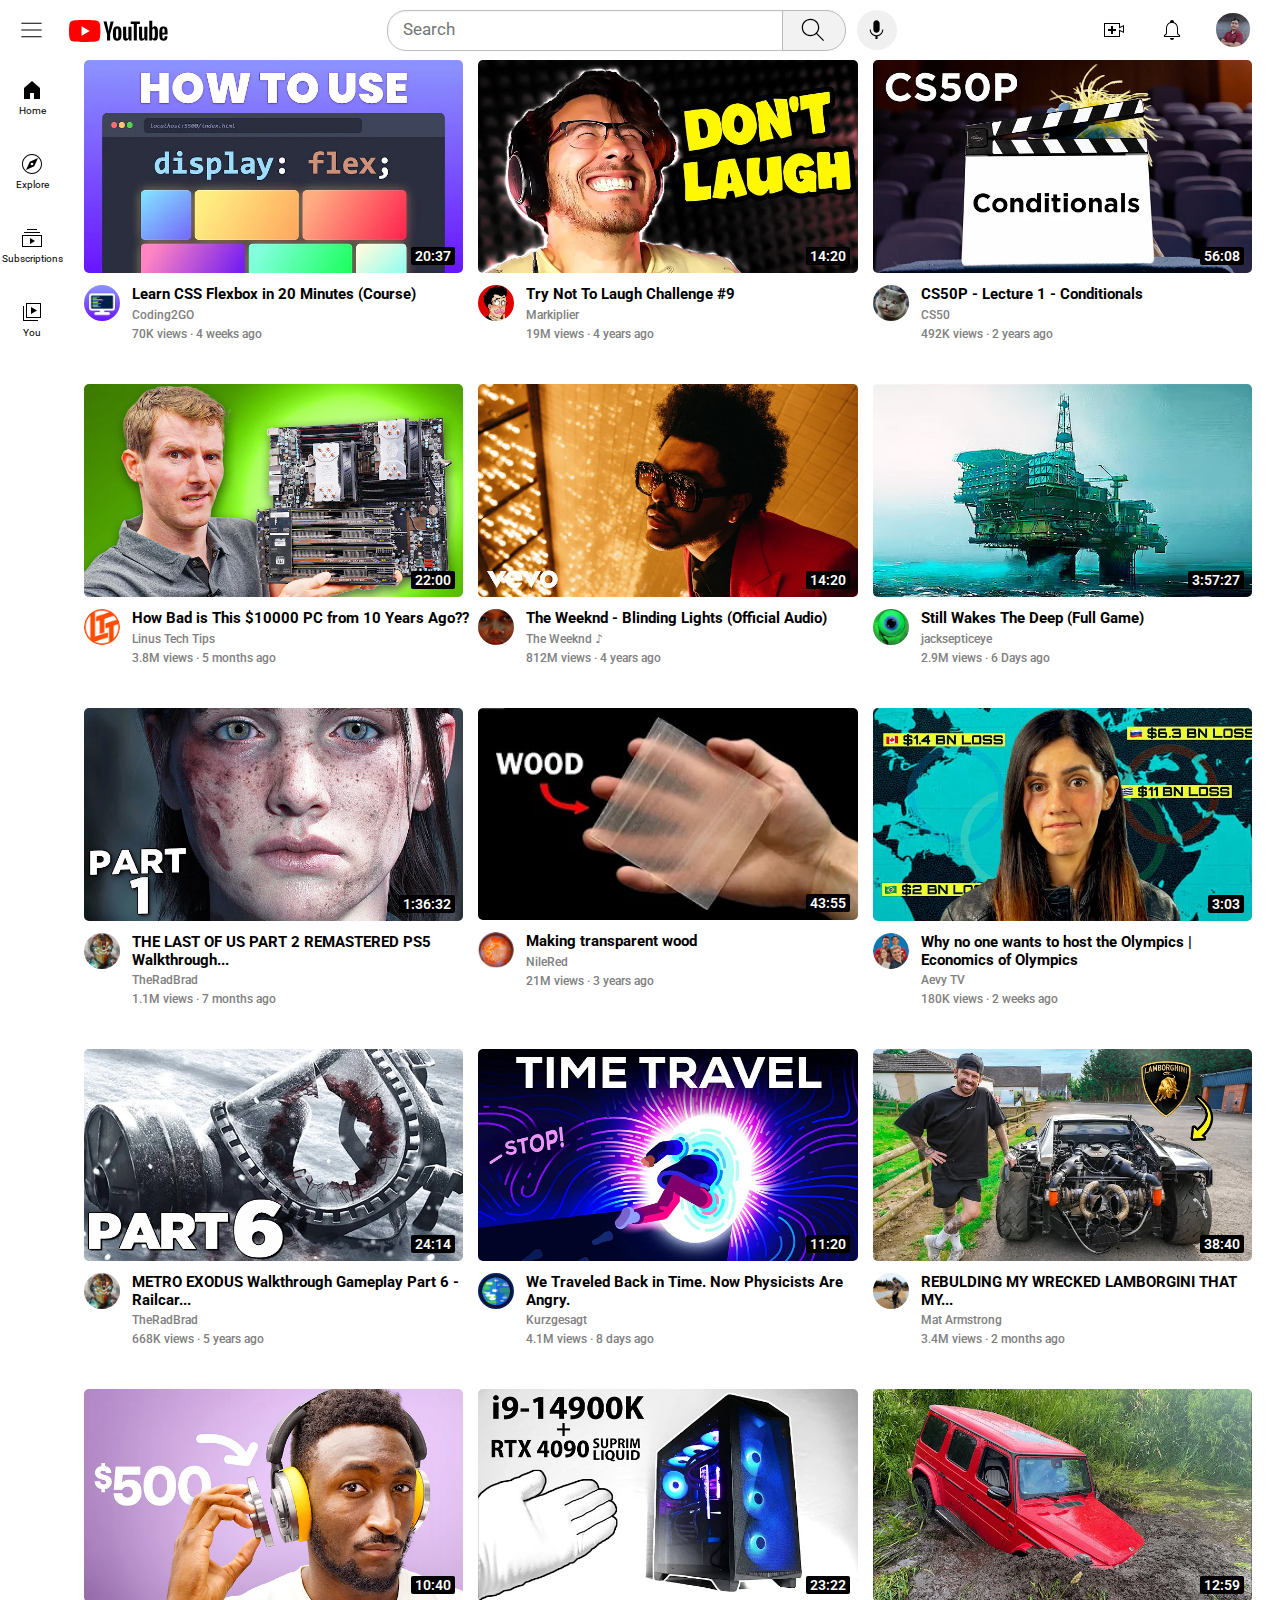
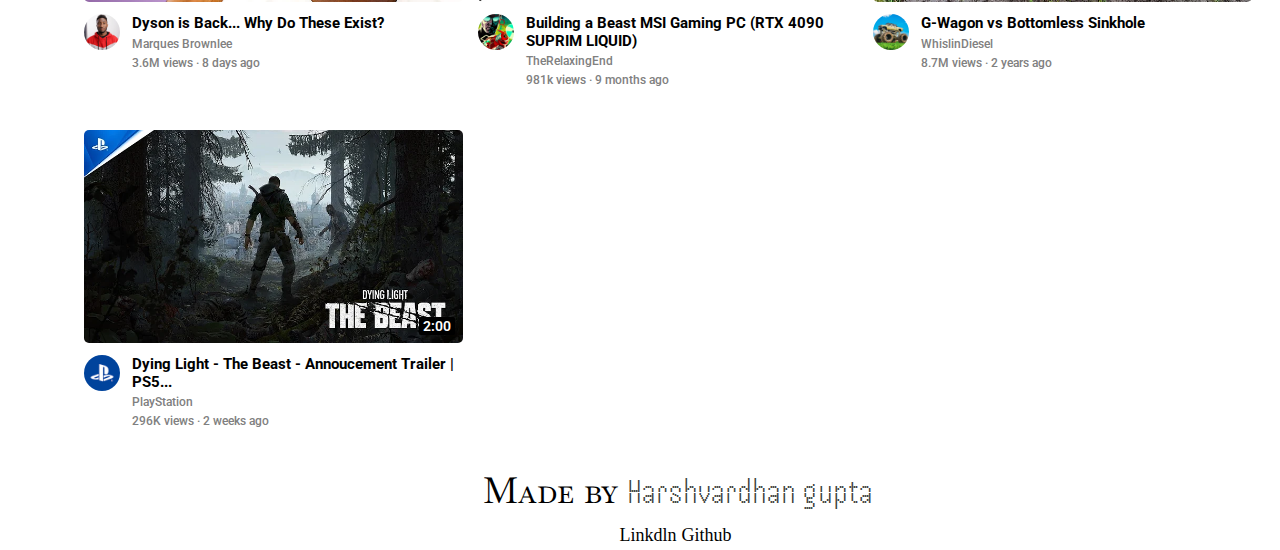
==== index.html @ ad61954f "change name" ====
<!DOCTYPE html>
<html>
  <head>
    <title>YouTube Clone</title>
    <link rel="preconnect" href="https://fonts.googleapis.com">
    <link rel="preconnect" href="https://fonts.gstatic.com" crossorigin>
    <link href="https://fonts.googleapis.com/css2?family=Baskervville+SC&family=Handjet:wght@100..900&display=swap" rel="stylesheet">

    <link rel="preconnect" href="https://fonts.googleapis.com">
    <link rel="preconnect" href="https://fonts.gstatic.com" crossorigin>
    <link href="https://fonts.googleapis.com/css2?family=Handjet:wght@100..900&display=swap" rel="stylesheet">

    <link rel="stylesheet" href="CSS/header.css">
    <link rel="stylesheet" href="CSS/left-head.css">
    <link rel="stylesheet" href="CSS/styles.css">

    <link rel="preconnect" href="https://fonts.googleapis.com">
    <link rel="preconnect" href="https://fonts.gstatic.com" crossorigin>
    <link href="https://fonts.googleapis.com/css2?family=Roboto:wght@400;700&display=swap" rel="stylesheet">
  
  </head>

  <body style="padding-top: 52px; height: 1000px; padding-left: 76px;"> 
    <div class="header-top">
      <div class="left-section">
        <button class="menu-button">
          <img src="Header-images/hamburger-menu.svg" class="menu">
        </button>
        <button class="youtube-logo-button">
          <img src="Header-images/youtube-logo.svg" class="youtube-icon">
        </button>
        
      </div>

      <div class="middle">
        <input type="text" placeholder="Search" class="Search">
        <div class="mid-search">
          <button class="Search-button"><img src="Header-images/search.svg" class="Search-icon"></button>
          <p class="mid-tip">Search</p>
        </div>
        
        <div class="mid-voice">
          <button class="voice-button"><img src="Header-images/voice-search-icon.svg" class="voice-search"></button>
          <p class="mid-tip2">Search with your voice</p>
        </div>
      </div>


      <div class="right-section">
        <div class="upload">
          <button class="right-buttons">
            <img src="Header-images/upload.svg" class="right-icons">
          </button>
          <p class="upload-tip">Upload</p>
        </div> 

        <div class="noti">
          <button class="Not">
            <img src="Header-images/notifications.svg" class="right-icons">
            <p class="noti-tip">Notifications</p>
          </button>
        </div>

        <div class="channel">
          <button class="my-chan">
            <img src="Header-images/Copy of IMG_6157.jpeg" class="right-channel">
          </button>
        </div>
      </div>

    </div>

    <div class="left-header">
        <div class="left-icon">
          <button class="left-buttons">
            <img src="Header-images/home.svg" class="left-img">
            <div class="text">Home</div>
          </button>
        </div>

        <div class="left-icon">
          <button class="left-buttons">
            <img src="Header-images/explore.svg" class="left-img">
            <div class="text">Explore</div>
          </button>
        </div>

        <div class="left-icon">
          <button class="left-buttons">
            <img src="Header-images/subscriptions.svg" class="left-img">
            <div class="text" >Subscriptions</div>
          </button>
        </div>

        <div class="left-icon">
          <button class="left-buttons">
            <img src="Header-images/library.svg" class="left-img">
            <div class="text">You</div>
          </button>
        </div>
    </div> 

    

    <div style="display: grid; grid-template-columns: repeat(auto-fit, minmax(300px, 1fr)); column-gap: 15px; row-gap: 40px; margin-right: 20px; grid-row-end: 4; grid-column-end: 4;">
      
      <!-- First vid -->

      <div class="first-div">
        <div style="position: relative;">
          <img  class="thumbnail" src="Thumbnails/flexbox.webp">
          <div class="video-time">
            20:37
          </div>
        </div>
        <div class="everything">
          <div class="title-grid">
            <div class="channel-logo">
              <img src="Channel logos/coding2go.jpg" class="dp">
            </div>
            <div class="video-info">
              <div>
                <p class="title">
                  Learn CSS Flexbox in 20 Minutes (Course)
                </p>
              </div>
              
              <div>
                <p class="channel-ka-nam"> 
                  Coding2GO
                </p>
              </div>
         
              <div>
                <p class="channel-etc">
                  70K views &middot; 4 weeks ago
                </p>
              </div> 

            </div>
          </div>
        </div>
      </div>
      
  
      <!-- second vid -->
       
      <div class="first-div">
        <div style="position: relative;">
          <img  class="thumbnail" src="Thumbnails/thumbnail-2.webp">
          <div class="video-time">
            14:20
          </div>
        </div>
        <div class="everything">
          <div class="title-grid">
            <div class="channel-logo">
              <img src="Channel logos/channel-2.jpeg" class="dp">
            </div>
            <div class="video-info">
              <div>
                <p class="title">
                  Try Not To Laugh Challenge #9
                </p>
              </div>
              
              <div>
                <p class="channel-ka-nam"> 
                  Markiplier
                </p>
              </div>
         
              <div>
                <p class="channel-etc">
                  19M views &middot; 4 years ago
                </p>
              </div> 

            </div>
          </div>
        </div>
      </div>

      <!-- third video -->
      <div class="first-div">
        <div style="position: relative;">
          <img  class="thumbnail" src="Thumbnails/cs50.webp">
          <div class="video-time">
            56:08
          </div>
        </div>
        <div class="everything">
          <div class="title-grid">
            <div class="channel-logo">
              <img src="Channel logos/s50logo.jpg" class="dp">
            </div>
            <div class="video-info">
              <div>
                <p class="title">
                  CS50P - Lecture 1 - Conditionals
                </p>
              </div>
              
              <div>
                <p class="channel-ka-nam"> 
                  CS50
                </p>
              </div>
         
              <div>
                <p class="channel-etc">
                  492K views &middot; 2 years ago
                </p>
              </div> 

            </div>
          </div>
        </div>
      </div>
      
      <!-- fourth video -->
      <div class="first-div">
        <div style="position: relative;">
          <img  class="thumbnail" src="Thumbnails/ltt.webp">
          <div class="video-time">
            22:00
          </div>
        </div>
        <div class="everything">
          <div class="title-grid">
            <div class="channel-logo">
              <img src="Channel logos/lttloho.jpg" class="dp">
            </div>
            <div class="video-info">
              <div>
                <p class="title">
                  How Bad is This $10000 PC from 10 Years Ago??
                </p>
              </div>
              
              <div>
                <p class="channel-ka-nam"> 
                  Linus Tech Tips
                </p>
              </div>
         
              <div>
                <p class="channel-etc">
                  3.8M views &middot; 5 months ago
                </p>
              </div> 

            </div>
          </div>
        </div>
      </div>
      
      <!-- fifth video -->
      <div class="first-div">
        <div style="position: relative;">
          <img  class="thumbnail" src="Thumbnails/weeknd.jpg">
          <div class="video-time">
            14:20
          </div>
        </div>
        <div class="everything">
          <div class="title-grid">
            <div class="channel-logo">
              <img src="Channel logos/weeknf.jpg" class="dp">
            </div>
            <div class="video-info">
              <div>
                <p class="title">
                  The Weeknd - Blinding Lights (Official Audio)
                </p>
              </div>
              
              <div>
                <p class="channel-ka-nam"> 
                  The Weeknd &#9834;
                </p>
              </div>
         
              <div>
                <p class="channel-etc">
                  812M views &middot; 4 years ago
                </p>
              </div> 

            </div>
          </div>
        </div>
      </div>

      <!-- sixth video -->
      <div class="first-div">
        <div style="position: relative;">
          <img  class="thumbnail" src="Thumbnails/jacks.jpg">
          <div class="video-time">
            3:57:27
          </div>
        </div>
        <div class="everything">
          <div class="title-grid">
            <div class="channel-logo">
              <img src="Channel logos/ajcklogo.jpg" class="dp">
            </div>
            <div class="video-info">
              <div>
                <p class="title">
                  Still Wakes The Deep (Full Game)
                </p>
              </div>
              
              <div>
                <p class="channel-ka-nam"> 
                  jacksepticeye
                </p>
              </div>
         
              <div>
                <p class="channel-etc">
                  2.9M views &middot; 6 Days ago
                </p>
              </div> 

            </div>
          </div>
        </div>
      </div>

      <!-- seventh video -->
      <div class="first-div">
        <div style="position: relative;">
          <img  class="thumbnail" src="Thumbnails/lastof us.webp">
          <div class="video-time">
            1:36:32
          </div>
        </div>
        <div class="everything">
          <div class="title-grid">
            <div class="channel-logo">
              <img src="Channel logos/theradbrad.jpg" class="dp">
            </div>
            <div class="video-info">
              <div>
                <p class="title">
                  THE LAST OF US PART 2 REMASTERED PS5 Walkthrough... 
                </p>
              </div>
              
              <div>
                <p class="channel-ka-nam"> 
                  TheRadBrad
                </p>
              </div>
         
              <div>
                <p class="channel-etc">
                  1.1M views &middot; 7 months ago
                </p>
              </div> 

            </div>
          </div>
        </div>
      </div>

      <!-- eigth video -->
      <div class="first-div">
        <div style="position: relative;">
          <img  class="thumbnail" src="Thumbnails/milered.webp">
          <div class="video-time">
            43:55
          </div>
        </div>
        <div class="everything">
          <div class="title-grid">
            <div class="channel-logo">
              <img src="Channel logos/nilelogo.jpg" class="dp">
            </div>
            <div class="video-info">
              <div>
                <p class="title">
                  Making transparent wood
                </p>
              </div>
              
              <div>
                <p class="channel-ka-nam"> 
                  NileRed
                </p>
              </div>
         
              <div>
                <p class="channel-etc">
                  21M views &middot; 3 years ago
                </p>
              </div> 

            </div>
          </div>
        </div>
      </div>

      <!-- nineth video -->
      <div class="first-div">
        <div style="position: relative;">
          <img  class="thumbnail" src="Thumbnails/aevy.webp">
          <div class="video-time">
            3:03
          </div>
        </div>
        <div class="everything">
          <div class="title-grid">
            <div class="channel-logo">
              <img src="Channel logos/aevylogo.jpg" class="dp">
            </div>
            <div class="video-info">
              <div>
                <p class="title">
                  Why no one wants to host the Olympics | Economics of Olympics
                </p>
              </div>
              
              <div>
                <p class="channel-ka-nam"> 
                  Aevy TV
                </p>
              </div>
         
              <div>
                <p class="channel-etc">
                  180K views &middot; 2 weeks ago
                </p>
              </div> 

            </div>
          </div>
        </div>
      </div>

      <!-- tenth video -->
      <div class="first-div">
        <div style="position: relative;">
          <img  class="thumbnail" src="Thumbnails/metro.webp">
          <div class="video-time">
            24:14
          </div>
        </div>
        <div class="everything">
          <div class="title-grid">
            <div class="channel-logo">
              <img src="Channel logos/theradbrad.jpg" class="dp">
            </div>
            <div class="video-info">
              <div>
                <p class="title">
                  METRO EXODUS Walkthrough Gameplay Part 6 - Railcar...
                </p>
              </div>
              
              <div>
                <p class="channel-ka-nam"> 
                  TheRadBrad
                </p>
              </div>
         
              <div>
                <p class="channel-etc">
                  668K views &middot; 5 years ago
                </p>
              </div> 

            </div>
          </div>
        </div>
      </div>

      <!-- eleventh video -->
      <div class="first-div">
        <div style="position: relative;">
          <img  class="thumbnail" src="Thumbnails/kur.webp">
          <div class="video-time">
            11:20
          </div>
        </div>
        <div class="everything">
          <div class="title-grid">
            <div class="channel-logo">
              <img src="Channel logos/kuslogo.jpg" class="dp">
            </div>
            <div class="video-info">
              <div>
                <p class="title">
                  We Traveled Back in Time. Now Physicists Are Angry.
                </p>
              </div>
              
              <div>
                <p class="channel-ka-nam"> 
                  Kurzgesagt
                </p>
              </div>
         
              <div>
                <p class="channel-etc">
                  4.1M views &middot; 8 days ago
                </p>
              </div> 

            </div>
          </div>
        </div>
      </div>

      <!-- tweth video -->
      <div class="first-div">
        <div style="position: relative;">
          <img  class="thumbnail" src="Thumbnails/armstrong.webp">
          <div class="video-time">
            38:40
          </div>
        </div>
        <div class="everything">
          <div class="title-grid">
            <div class="channel-logo">
              <img src="Channel logos/matarms.jpg" class="dp">
            </div>
            <div class="video-info">
              <div>
                <p class="title">
                  REBULDING MY WRECKED LAMBORGINI THAT MY...
                </p>
              </div>
              
              <div>
                <p class="channel-ka-nam"> 
                  Mat Armstrong
                </p>
              </div>
         
              <div>
                <p class="channel-etc">
                  3.4M views &middot; 2 months ago
                </p>
              </div> 

            </div>
          </div>
        </div>
      </div>

      <!-- thierdteenth video -->
      <div class="first-div">
        <div style="position: relative;">
          <img  class="thumbnail" src="Thumbnails/marques.webp">
          <div class="video-time">
            10:40
          </div>
        </div>
        <div class="everything">
          <div class="title-grid">
            <div class="channel-logo">
              <img src="Channel logos/markw.jpg" class="dp">
            </div>
            <div class="video-info">
              <div>
                <p class="title">
                  Dyson is Back... Why Do These Exist?
                </p>
              </div>
              
              <div>
                <p class="channel-ka-nam"> 
                  Marques Brownlee
                </p>
              </div>
         
              <div>
                <p class="channel-etc">
                  3.6M views &middot; 8 days ago
                </p>
              </div> 

            </div>
          </div>
        </div>
      </div>

      <!-- fourteenth video -->
      <div class="first-div">
        <div style="position: relative;">
          <img  class="thumbnail" src="Thumbnails/silent.webp">
          <div class="video-time">
            23:22
          </div>
        </div>
        <div class="everything">
          <div class="title-grid">
            <div class="channel-logo">
              <img src="Channel logos/relax.jpg" class="dp">
            </div>
            <div class="video-info">
              <div>
                <p class="title">
                  Building a Beast MSI Gaming PC (RTX 4090 SUPRIM LIQUID)
                </p>
              </div>
              
              <div>
                <p class="channel-ka-nam"> 
                  TheRelaxingEnd
                </p>
              </div>
         
              <div>
                <p class="channel-etc">
                  981k views &middot; 9 months ago
                </p>
              </div> 

            </div>
          </div>
        </div>
      </div>

      <!-- fifteenth video -->
      <div class="first-div">
        <div style="position: relative;">
          <img  class="thumbnail" src="Thumbnails/diesel.webp">
          <div class="video-time">
            12:59
          </div>
        </div>
        <div class="everything">
          <div class="title-grid">
            <div class="channel-logo">
              <img src="Channel logos/petrol.jpg" class="dp">
            </div>
            <div class="video-info">
              <div>
                <p class="title">
                  G-Wagon vs Bottomless Sinkhole
                </p>
              </div>
              
              <div>
                <p class="channel-ka-nam"> 
                  WhislinDiesel
                </p>
              </div>
         
              <div>
                <p class="channel-etc">
                  8.7M views &middot; 2 years ago
                </p>
              </div> 

            </div>
          </div>
        </div>
      </div>

      <!-- sixteenth video -->
      <div class="first-div">
        <div style="position: relative;">
          <img  class="thumbnail" src="Thumbnails/dying.webp">
          <div class="video-time">
            2:00
          </div>
        </div>
        <div class="everything">
          <div class="title-grid">
            <div class="channel-logo">
              <img src="Channel logos/paysta.jpg" class="dp">
            </div>
            <div class="video-info">
              <div>
                <p class="title">
                  Dying Light - The Beast - Annoucement Trailer | PS5...
                </p>
              </div>
              
              <div>
                <p class="channel-ka-nam"> 
                  PlayStation
                </p>
              </div>
         
              <div>
                <p class="channel-etc">
                  296K views &middot; 2 weeks ago
                </p>
              </div> 

            </div>
          </div>
        </div>
      </div>
    </div>
    <div class="end-text">
      <p class="end">
        <span style="font-family: Baskervville SC">Made by</span> <span style="font-family: Handjet; font-weight: 300;">Harshvardhan gupta</span>
      </p>
    </div>
    <div class="end-button">
      <a class="button-end" href="https://www.linkedin.com/in/harshvardhan-gupta07">Linkdln</a>
      <a class="button-end" href="https://github.com/Harsh-gupta-07">Github</a>
    </div>
    
    
  </body>
</html>
---- CSS/header.css ----
.header-top {
  display: flex;
  flex-direction: row;
  justify-content: space-between;
  height: 40px;
  margin-bottom: 15px;
  background-color: white;
  position: fixed;
  top: 0;
  right: 0;
  left: 0;
  padding-top: 10px;
  padding-bottom: 10px;
  z-index: 10;
}

.left-section{
  display: flex;
  flex-direction: row;
  align-items: center;
  justify-content: left;
  max-width: 150px;

}

.menu-button {
  margin-left: 12px;
  margin-right: 12px;
  flex: 30px;
  height: 100%;
  padding-top: 5px;
  border: none;
  background-color: white;
  border-radius: 20px;
}

.menu-button:hover {
  background-color: rgb(240, 240, 240);
}

.menu {
  height: 80%;
}

.menu:hover {
  cursor: pointer;
}

.youtube-logo-button{
  flex: 1;
  background-color: white;
  border: none;
}

.youtube-icon {
  padding-top: 4px;
  height: 22px;
}

.middle {
  display: flex;
  flex-direction: row;
  flex: 1;
  margin-left: 60px;
  margin-right: 30px;
  max-width: 500px;
  align-items: center;
}

.Search {
  box-shadow: inset 1px 1px 2px rgba(0, 0, 0, 0.05);
  height: 37px;
  width: 100%;
  font-size: 17px;
  border-color: rgb(191, 191, 191);
  border-style: solid;
  border-width: 1px;
  max-width: 500px;
  padding-left: 15px;
  border-top-left-radius:19px;
  border-bottom-left-radius: 19px;
}

.Search::placeholder {
  font-size: 17px;
  font-family: Roboto, Arial;
}

.Search-button {
  position: relative;
  height: 41px;
  width: 100%;
  background-color: rgb(243, 242, 242);
  border-width: 1px;
  border-color: rgb(184, 185, 185);
  border-style: solid;
  margin-left: -1px;
  border-top-right-radius:20px;
  border-bottom-right-radius: 20px;
}

.Search-icon {
  height: 30px;
  padding-top: 2px;
  padding-right: 2px;
}

.Search-button:hover {
  cursor: pointer;
}


.voice-button {
  margin-left: 10px;
  height: 100%;
  width: 100%;
  border-radius: 20px;
  background-color: rgb(240, 240, 240);
  border: none;
}

.voice-button:hover {
  cursor: pointer;
}

.voice-search {
  height: 25px;
  padding-top: 2px;
  padding-right: 1px;
}

.right-section {
  margin-right: 30px;
  display: flex;
  flex-direction: row;
  width: 156px;
  justify-content: right;
  justify-content: space-between;
}

.right-buttons {
  border: none;
  height: 40px;
  width: 40px;
  border-radius: 20px;
  background-color: white;
  padding-top: 3px;
}

.right-buttons:hover {
  cursor: pointer;
  background-color: rgb(241, 241, 241);
}

.right-icons {
  height: 24px;
}

.Not {
  position: relative;
  border: none;
  height: 40px;
  width: 40px;
  border-radius: 20px;
  background-color: white;
  padding-top: 3px;
}

.dot {
  position: absolute;
  top: 8px;
  right: 8px;
  border-style: solid;
  border-width: 2px;
  border-color: white;
  background-color: red;
  width: 9px;
  height: 9px;
  border-radius: 7px;
  color: red;
}

.Not:hover {
  cursor: pointer;
  background-color: rgb(241, 241, 241);
}

.my-chan {
  background-color: white;
  border: none;
  height: 40px;
  width: 40px;
}

.right-channel {
  height: 34px;
  width: 34px;
  border-radius: 17px;
  padding-top: 2px;
}

.upload {
  position: relative;
}

.upload-tip {
  position: absolute;
  left: -6px;
  visibility: hidden;
  padding-left: 8px;
  padding-right: 8px;
  padding-top: 12px;
  padding-bottom: 12px;
  border-radius: 5px;
}

.upload:hover .upload-tip {
  opacity: 0.9;
  visibility: visible;
  z-index: 10;
  background-color: rgb(71, 71, 71);
  color: white;
  font-family: Roboto;
  font-size: 12px;
}

.noti {
  position: relative;
}

.noti-tip {
  position: absolute;
  left: -22px;
  visibility: hidden;
  padding-left: 8px;
  padding-right: 8px;
  padding-top: 12px;
  padding-bottom: 12px;
  border-radius: 5px;
}

.noti:hover .noti-tip{
  opacity: 0.9;
  visibility: visible;
  z-index: 10;
  background-color: rgb(71, 71, 71);
  color: white;
  font-family: Roboto;
  font-size: 12px;
}

.mid-search{
  position: relative;
  width: 85px;
}

.mid-tip{
  visibility: hidden;
  position: absolute;
  font-size: 12px;
  padding-left: 7px;
  padding-right: 7px;
  padding-top: 10px;
  padding-bottom: 10px;
  border-radius: 4px;
  font-family: Roboto;
  left: 5px;
}

.mid-search:hover .mid-tip{
  visibility: visible;
  z-index: 10;
  background-color: rgb(71, 71, 71);
  opacity: 0.9;
  color: white;
}

.mid-voice {
  width: 40px;
  height: 40px;
  position: relative;
}

.mid-tip2 {
  width: 120px;
  visibility: hidden;
  position: absolute;
  font-size: 12px;
  padding-left: 7px;
  padding-right: 7px;
  padding-top: 10px;
  padding-bottom: 10px;
  border-radius: 4px;
  font-family: Roboto;
  right: -60px;
}

.mid-voice:hover .mid-tip2{
  visibility: visible;
  z-index: 10;
  background-color: rgb(71, 71, 71);
  opacity: 0.9;
  color: white;
}
---- CSS/left-head.css ----
.left-header{
  position: fixed;
  background-color: skyblue;
  top: 60px;
  bottom: 0;
  left: 0;
  width: 64px;
  background-color: rgb(255, 255, 255);
  display: flex;
  flex-direction: column;
  justify-content: flex-start;
  align-content: center;
  padding-right: 4px;
}

.left-icon {
  height: 74px;
  position: relative;
}

.left-buttons{
  height: 74px;
  border-radius: 5px;
  width: 100%;
  padding-right: 0;
  padding-left: 0;
  background-color: white;
  border: none;
}

.left-buttons:hover{
  background-color: rgb(240, 240, 240);
  cursor: pointer;
}
.left-img{
  height: 24px;
  width: 24px;
}

.text{
  font-size: 10px;
  font-family: Roboto, Arial;
}
---- CSS/styles.css ----
/* entire vid div */
.first-div{
  width: 100%;
}

.first-div:hover {
  cursor: pointer;
}

.thumbnail {
  width: 100%;
  border-radius: 5px;
  margin-top: 0px;
  min-width: 250px;
}

/* video title */
.title{
  font-family: "Roboto", system-ui;
  font-size: 15px;
  font-weight: bold;
  width: 100%;
  max-height: 35px;
  margin-top: 0;
  margin-bottom: 5px;
  overflow: hidden;
  text-overflow:ellipsis

}

/* channel name */
.channel-ka-nam {
  font-family: "Roboto", system-ui;
  font-size: 12px;
  margin-top: 5px;
  margin-bottom: 5px;
  font-weight: 500;
  color: gray
}

/* video date, views etc. */
.channel-etc {
  width: 100%;
  font-family: "Roboto", system-ui;
  font-size: 12px;
  color: gray;
  font-weight: 500;
  margin-top: 3px;
  margin-bottom: 3px;
}

.channel-logo {
  display: inline-block;
  width: 100%;
  vertical-align: top;
}

/* channel logo */
.dp{
  border-radius: 18px;
  width: 100%;
}

/* video title, date, views etc. */
.video-info{
  display: inline-block;
  width: 100%;
  vertical-align: top;
  margin-left: 7px;
}

/* video title, date, views etc. */
.everything {
  margin-top: 8px;
}

.video-time {
  background-color: black;
  color: white;
  position: absolute;
  right: 8px;
  bottom: 12px;
  font-family: Roboto, Arial;
  font-weight: 600;
  font-size: 14px;
  padding-left: 4px;
  padding-right: 4px;
  padding-top: 1px;
  padding-bottom: 1px;
  border-radius: 2px;
}

.end-text {
  
  display: flex;
  flex: 1;
  justify-content: center;
  font-size: 36px;
}

.end-button {
  font-size: 18px;
  display: flex;
  flex:1;
  justify-content: center;
  margin-top: -25px;
}

.button-end {
  margin-right: 5px;
  color: black;
  text-decoration: none;
}

.button-end:hover{
  color: blue;
}

.title-grid {
  display: grid; 
  grid-template-columns: 36px 1fr; 
  column-gap: 5px;
}
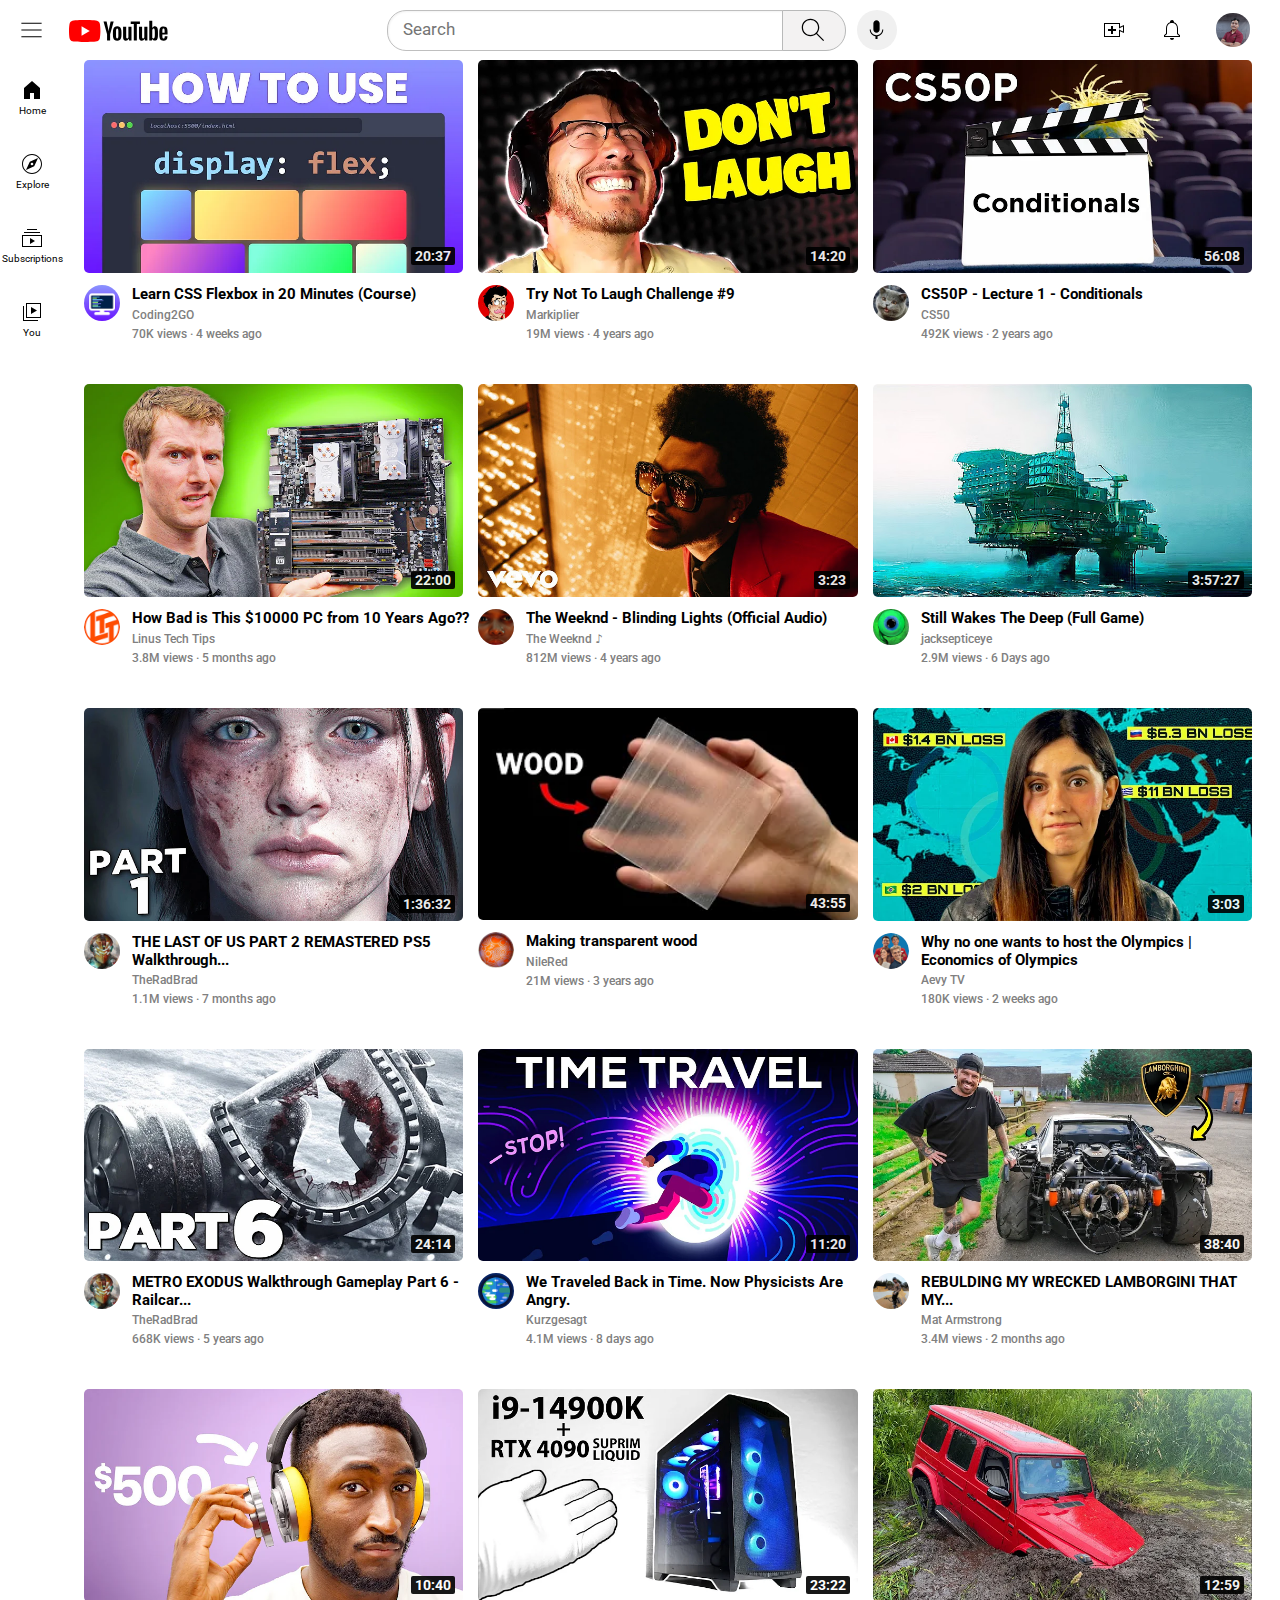
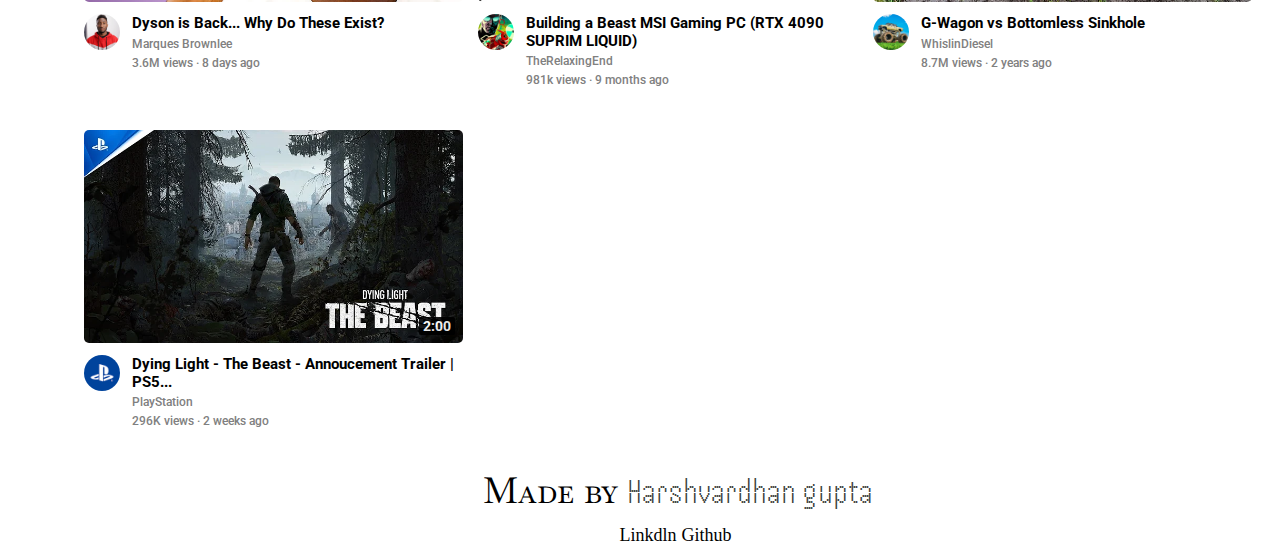
==== commit 73119d5c: "Video are now clickable" ====
--- a/index.html
+++ b/index.html
@@ -20,7 +20,7 @@
   
   </head>
 
-  <body style="padding-top: 52px; height: 1000px; padding-left: 76px;"> 
+  <body style="padding-top: 52px; padding-left: 76px;"> 
     <div class="header-top">
       <div class="left-section">
         <button class="menu-button">
@@ -105,599 +105,645 @@
     <div style="display: grid; grid-template-columns: repeat(auto-fit, minmax(300px, 1fr)); column-gap: 15px; row-gap: 40px; margin-right: 20px; grid-row-end: 4; grid-column-end: 4;">
       
       <!-- First vid -->
-
-      <div class="first-div">
-        <div style="position: relative;">
-          <img  class="thumbnail" src="Thumbnails/flexbox.webp">
-          <div class="video-time">
-            20:37
-          </div>
-        </div>
-        <div class="everything">
-          <div class="title-grid">
-            <div class="channel-logo">
-              <img src="Channel logos/coding2go.jpg" class="dp">
-            </div>
-            <div class="video-info">
-              <div>
-                <p class="title">
-                  Learn CSS Flexbox in 20 Minutes (Course)
-                </p>
-              </div>
-              
-              <div>
-                <p class="channel-ka-nam"> 
-                  Coding2GO
-                </p>
-              </div>
-         
-              <div>
-                <p class="channel-etc">
-                  70K views &middot; 4 weeks ago
-                </p>
-              </div> 
-
-            </div>
-          </div>
-        </div>
-      </div>
+      <a href="https://www.youtube.com/watch?v=wsTv9y931o8" style="text-decoration: none; color: black;">
+        <div class="first-div">
+          <div style="position: relative;">
+            <img  class="thumbnail" src="Thumbnails/flexbox.webp">
+            <div class="video-time">
+              20:37
+            </div>
+          </div>
+          <div class="everything">
+            <div class="title-grid">
+              <div class="channel-logo">
+                <img src="Channel logos/coding2go.jpg" class="dp">
+              </div>
+              <div class="video-info">
+                <div>
+                  <p class="title">
+                    Learn CSS Flexbox in 20 Minutes (Course)
+                  </p>
+                </div>
+                
+                <div>
+                  <p class="channel-ka-nam"> 
+                    Coding2GO
+                  </p>
+                </div>
+           
+                <div>
+                  <p class="channel-etc">
+                    70K views &middot; 4 weeks ago
+                  </p>
+                </div> 
+  
+              </div>
+            </div>
+          </div>
+        </div>
+      </a>
+      
       
   
       <!-- second vid -->
-       
-      <div class="first-div">
-        <div style="position: relative;">
-          <img  class="thumbnail" src="Thumbnails/thumbnail-2.webp">
-          <div class="video-time">
-            14:20
-          </div>
-        </div>
-        <div class="everything">
-          <div class="title-grid">
-            <div class="channel-logo">
-              <img src="Channel logos/channel-2.jpeg" class="dp">
-            </div>
-            <div class="video-info">
-              <div>
-                <p class="title">
-                  Try Not To Laugh Challenge #9
-                </p>
-              </div>
-              
-              <div>
-                <p class="channel-ka-nam"> 
-                  Markiplier
-                </p>
-              </div>
-         
-              <div>
-                <p class="channel-etc">
-                  19M views &middot; 4 years ago
-                </p>
-              </div> 
-
-            </div>
-          </div>
-        </div>
-      </div>
+      <a href="https://www.youtube.com/watch?v=mP0RAo9SKZk" style="text-decoration: none; color: black;">
+        <div class="first-div">
+          <div style="position: relative;">
+            <img  class="thumbnail" src="Thumbnails/thumbnail-2.webp">
+            <div class="video-time">
+              14:20
+            </div>
+          </div>
+          <div class="everything">
+            <div class="title-grid">
+              <div class="channel-logo">
+                <img src="Channel logos/channel-2.jpeg" class="dp">
+              </div>
+              <div class="video-info">
+                <div>
+                  <p class="title">
+                    Try Not To Laugh Challenge #9
+                  </p>
+                </div>
+                
+                <div>
+                  <p class="channel-ka-nam"> 
+                    Markiplier
+                  </p>
+                </div>
+           
+                <div>
+                  <p class="channel-etc">
+                    19M views &middot; 4 years ago
+                  </p>
+                </div> 
+  
+              </div>
+            </div>
+          </div>
+        </div>
+      </a>
+      
 
       <!-- third video -->
-      <div class="first-div">
-        <div style="position: relative;">
-          <img  class="thumbnail" src="Thumbnails/cs50.webp">
-          <div class="video-time">
-            56:08
-          </div>
-        </div>
-        <div class="everything">
-          <div class="title-grid">
-            <div class="channel-logo">
-              <img src="Channel logos/s50logo.jpg" class="dp">
-            </div>
-            <div class="video-info">
-              <div>
-                <p class="title">
-                  CS50P - Lecture 1 - Conditionals
-                </p>
-              </div>
-              
-              <div>
-                <p class="channel-ka-nam"> 
-                  CS50
-                </p>
-              </div>
-         
-              <div>
-                <p class="channel-etc">
-                  492K views &middot; 2 years ago
-                </p>
-              </div> 
-
-            </div>
-          </div>
-        </div>
-      </div>
+      <a href="https://www.youtube.com/watch?v=_b6NgY_pMdw" style="text-decoration: none; color: black;">
+        <div class="first-div">
+          <div style="position: relative;">
+            <img  class="thumbnail" src="Thumbnails/cs50.webp">
+            <div class="video-time">
+              56:08
+            </div>
+          </div>
+          <div class="everything">
+            <div class="title-grid">
+              <div class="channel-logo">
+                <img src="Channel logos/s50logo.jpg" class="dp">
+              </div>
+              <div class="video-info">
+                <div>
+                  <p class="title">
+                    CS50P - Lecture 1 - Conditionals
+                  </p>
+                </div>
+                
+                <div>
+                  <p class="channel-ka-nam"> 
+                    CS50
+                  </p>
+                </div>
+           
+                <div>
+                  <p class="channel-etc">
+                    492K views &middot; 2 years ago
+                  </p>
+                </div> 
+  
+              </div>
+            </div>
+          </div>
+        </div>
+      </a>
+      
       
       <!-- fourth video -->
-      <div class="first-div">
-        <div style="position: relative;">
-          <img  class="thumbnail" src="Thumbnails/ltt.webp">
-          <div class="video-time">
-            22:00
-          </div>
-        </div>
-        <div class="everything">
-          <div class="title-grid">
-            <div class="channel-logo">
-              <img src="Channel logos/lttloho.jpg" class="dp">
-            </div>
-            <div class="video-info">
-              <div>
-                <p class="title">
-                  How Bad is This $10000 PC from 10 Years Ago??
-                </p>
-              </div>
-              
-              <div>
-                <p class="channel-ka-nam"> 
-                  Linus Tech Tips
-                </p>
-              </div>
-         
-              <div>
-                <p class="channel-etc">
-                  3.8M views &middot; 5 months ago
-                </p>
-              </div> 
-
-            </div>
-          </div>
-        </div>
-      </div>
+      <a href="https://www.youtube.com/watch?v=n3XTZde8ZvQ" style="text-decoration: none; color: black;">
+        <div class="first-div">
+          <div style="position: relative;">
+            <img  class="thumbnail" src="Thumbnails/ltt.webp">
+            <div class="video-time">
+              22:00
+            </div>
+          </div>
+          <div class="everything">
+            <div class="title-grid">
+              <div class="channel-logo">
+                <img src="Channel logos/lttloho.jpg" class="dp">
+              </div>
+              <div class="video-info">
+                <div>
+                  <p class="title">
+                    How Bad is This $10000 PC from 10 Years Ago??
+                  </p>
+                </div>
+                
+                <div>
+                  <p class="channel-ka-nam"> 
+                    Linus Tech Tips
+                  </p>
+                </div>
+           
+                <div>
+                  <p class="channel-etc">
+                    3.8M views &middot; 5 months ago
+                  </p>
+                </div> 
+  
+              </div>
+            </div>
+          </div>
+        </div>
+      </a>
+      
       
       <!-- fifth video -->
-      <div class="first-div">
-        <div style="position: relative;">
-          <img  class="thumbnail" src="Thumbnails/weeknd.jpg">
-          <div class="video-time">
-            14:20
-          </div>
-        </div>
-        <div class="everything">
-          <div class="title-grid">
-            <div class="channel-logo">
-              <img src="Channel logos/weeknf.jpg" class="dp">
-            </div>
-            <div class="video-info">
-              <div>
-                <p class="title">
-                  The Weeknd - Blinding Lights (Official Audio)
-                </p>
-              </div>
-              
-              <div>
-                <p class="channel-ka-nam"> 
-                  The Weeknd &#9834;
-                </p>
-              </div>
-         
-              <div>
-                <p class="channel-etc">
-                  812M views &middot; 4 years ago
-                </p>
-              </div> 
-
-            </div>
-          </div>
-        </div>
-      </div>
+      <a href="https://www.youtube.com/watch?v=fHI8X4OXluQ" style="text-decoration: none; color: black;">
+        <div class="first-div">
+          <div style="position: relative;">
+            <img  class="thumbnail" src="Thumbnails/weeknd.jpg">
+            <div class="video-time">
+              3:23
+            </div>
+          </div>
+          <div class="everything">
+            <div class="title-grid">
+              <div class="channel-logo">
+                <img src="Channel logos/weeknf.jpg" class="dp">
+              </div>
+              <div class="video-info">
+                <div>
+                  <p class="title">
+                    The Weeknd - Blinding Lights (Official Audio)
+                  </p>
+                </div>
+                
+                <div>
+                  <p class="channel-ka-nam"> 
+                    The Weeknd &#9834;
+                  </p>
+                </div>
+           
+                <div>
+                  <p class="channel-etc">
+                    812M views &middot; 4 years ago
+                  </p>
+                </div> 
+  
+              </div>
+            </div>
+          </div>
+        </div>
+      </a>
+      
 
       <!-- sixth video -->
-      <div class="first-div">
-        <div style="position: relative;">
-          <img  class="thumbnail" src="Thumbnails/jacks.jpg">
-          <div class="video-time">
-            3:57:27
-          </div>
-        </div>
-        <div class="everything">
-          <div class="title-grid">
-            <div class="channel-logo">
-              <img src="Channel logos/ajcklogo.jpg" class="dp">
-            </div>
-            <div class="video-info">
-              <div>
-                <p class="title">
-                  Still Wakes The Deep (Full Game)
-                </p>
-              </div>
-              
-              <div>
-                <p class="channel-ka-nam"> 
-                  jacksepticeye
-                </p>
-              </div>
-         
-              <div>
-                <p class="channel-etc">
-                  2.9M views &middot; 6 Days ago
-                </p>
-              </div> 
-
-            </div>
-          </div>
-        </div>
-      </div>
+      <a href="https://www.youtube.com/watch?v=DJrxyDko4ns&t=60s" style="text-decoration: none; color: black;">
+        <div class="first-div">
+          <div style="position: relative;">
+            <img  class="thumbnail" src="Thumbnails/jacks.jpg">
+            <div class="video-time">
+              3:57:27
+            </div>
+          </div>
+          <div class="everything">
+            <div class="title-grid">
+              <div class="channel-logo">
+                <img src="Channel logos/ajcklogo.jpg" class="dp">
+              </div>
+              <div class="video-info">
+                <div>
+                  <p class="title">
+                    Still Wakes The Deep (Full Game)
+                  </p>
+                </div>
+                
+                <div>
+                  <p class="channel-ka-nam"> 
+                    jacksepticeye
+                  </p>
+                </div>
+           
+                <div>
+                  <p class="channel-etc">
+                    2.9M views &middot; 6 Days ago
+                  </p>
+                </div> 
+  
+              </div>
+            </div>
+          </div>
+        </div>
+      </a>
+      
 
       <!-- seventh video -->
-      <div class="first-div">
-        <div style="position: relative;">
-          <img  class="thumbnail" src="Thumbnails/lastof us.webp">
-          <div class="video-time">
-            1:36:32
-          </div>
-        </div>
-        <div class="everything">
-          <div class="title-grid">
-            <div class="channel-logo">
-              <img src="Channel logos/theradbrad.jpg" class="dp">
-            </div>
-            <div class="video-info">
-              <div>
-                <p class="title">
-                  THE LAST OF US PART 2 REMASTERED PS5 Walkthrough... 
-                </p>
-              </div>
-              
-              <div>
-                <p class="channel-ka-nam"> 
-                  TheRadBrad
-                </p>
-              </div>
-         
-              <div>
-                <p class="channel-etc">
-                  1.1M views &middot; 7 months ago
-                </p>
-              </div> 
-
-            </div>
-          </div>
-        </div>
-      </div>
+      <a href="https://www.youtube.com/watch?v=9YizZ2g5d-4" style="text-decoration: none; color: black;">
+        <div class="first-div">
+          <div style="position: relative;">
+            <img  class="thumbnail" src="Thumbnails/lastof us.webp">
+            <div class="video-time">
+              1:36:32
+            </div>
+          </div>
+          <div class="everything">
+            <div class="title-grid">
+              <div class="channel-logo">
+                <img src="Channel logos/theradbrad.jpg" class="dp">
+              </div>
+              <div class="video-info">
+                <div>
+                  <p class="title">
+                    THE LAST OF US PART 2 REMASTERED PS5 Walkthrough... 
+                  </p>
+                </div>
+                
+                <div>
+                  <p class="channel-ka-nam"> 
+                    TheRadBrad
+                  </p>
+                </div>
+           
+                <div>
+                  <p class="channel-etc">
+                    1.1M views &middot; 7 months ago
+                  </p>
+                </div> 
+  
+              </div>
+            </div>
+          </div>
+        </div>
+      </a>
+      
 
       <!-- eigth video -->
-      <div class="first-div">
-        <div style="position: relative;">
-          <img  class="thumbnail" src="Thumbnails/milered.webp">
-          <div class="video-time">
-            43:55
-          </div>
-        </div>
-        <div class="everything">
-          <div class="title-grid">
-            <div class="channel-logo">
-              <img src="Channel logos/nilelogo.jpg" class="dp">
-            </div>
-            <div class="video-info">
-              <div>
-                <p class="title">
-                  Making transparent wood
-                </p>
-              </div>
-              
-              <div>
-                <p class="channel-ka-nam"> 
-                  NileRed
-                </p>
-              </div>
-         
-              <div>
-                <p class="channel-etc">
-                  21M views &middot; 3 years ago
-                </p>
-              </div> 
-
-            </div>
-          </div>
-        </div>
-      </div>
+      <a href="https://www.youtube.com/watch?v=uUU3jW7Y9Ak" style="text-decoration: none; color: black;">
+        <div class="first-div">
+          <div style="position: relative;">
+            <img  class="thumbnail" src="Thumbnails/milered.webp">
+            <div class="video-time">
+              43:55
+            </div>
+          </div>
+          <div class="everything">
+            <div class="title-grid">
+              <div class="channel-logo">
+                <img src="Channel logos/nilelogo.jpg" class="dp">
+              </div>
+              <div class="video-info">
+                <div>
+                  <p class="title">
+                    Making transparent wood
+                  </p>
+                </div>
+                
+                <div>
+                  <p class="channel-ka-nam"> 
+                    NileRed
+                  </p>
+                </div>
+           
+                <div>
+                  <p class="channel-etc">
+                    21M views &middot; 3 years ago
+                  </p>
+                </div> 
+  
+              </div>
+            </div>
+          </div>
+        </div>
+      </a>
+      
 
       <!-- nineth video -->
-      <div class="first-div">
-        <div style="position: relative;">
-          <img  class="thumbnail" src="Thumbnails/aevy.webp">
-          <div class="video-time">
-            3:03
-          </div>
-        </div>
-        <div class="everything">
-          <div class="title-grid">
-            <div class="channel-logo">
-              <img src="Channel logos/aevylogo.jpg" class="dp">
-            </div>
-            <div class="video-info">
-              <div>
-                <p class="title">
-                  Why no one wants to host the Olympics | Economics of Olympics
-                </p>
-              </div>
-              
-              <div>
-                <p class="channel-ka-nam"> 
-                  Aevy TV
-                </p>
-              </div>
-         
-              <div>
-                <p class="channel-etc">
-                  180K views &middot; 2 weeks ago
-                </p>
-              </div> 
-
-            </div>
-          </div>
-        </div>
-      </div>
+      <a href="https://www.youtube.com/watch?v=bFqxHUaqS6U&t=550s" style="text-decoration: none; color: black;">
+        <div class="first-div">
+          <div style="position: relative;">
+            <img  class="thumbnail" src="Thumbnails/aevy.webp">
+            <div class="video-time">
+              3:03
+            </div>
+          </div>
+          <div class="everything">
+            <div class="title-grid">
+              <div class="channel-logo">
+                <img src="Channel logos/aevylogo.jpg" class="dp">
+              </div>
+              <div class="video-info">
+                <div>
+                  <p class="title">
+                    Why no one wants to host the Olympics | Economics of Olympics
+                  </p>
+                </div>
+                
+                <div>
+                  <p class="channel-ka-nam"> 
+                    Aevy TV
+                  </p>
+                </div>
+           
+                <div>
+                  <p class="channel-etc">
+                    180K views &middot; 2 weeks ago
+                  </p>
+                </div> 
+  
+              </div>
+            </div>
+          </div>
+        </div>
+      </a>
+      
 
       <!-- tenth video -->
-      <div class="first-div">
-        <div style="position: relative;">
-          <img  class="thumbnail" src="Thumbnails/metro.webp">
-          <div class="video-time">
-            24:14
-          </div>
-        </div>
-        <div class="everything">
-          <div class="title-grid">
-            <div class="channel-logo">
-              <img src="Channel logos/theradbrad.jpg" class="dp">
-            </div>
-            <div class="video-info">
-              <div>
-                <p class="title">
-                  METRO EXODUS Walkthrough Gameplay Part 6 - Railcar...
-                </p>
-              </div>
-              
-              <div>
-                <p class="channel-ka-nam"> 
-                  TheRadBrad
-                </p>
-              </div>
-         
-              <div>
-                <p class="channel-etc">
-                  668K views &middot; 5 years ago
-                </p>
-              </div> 
-
-            </div>
-          </div>
-        </div>
-      </div>
+      <a href="https://www.youtube.com/watch?v=JSdInT099Lg" style="text-decoration: none; color: black;">
+        <div class="first-div">
+          <div style="position: relative;">
+            <img  class="thumbnail" src="Thumbnails/metro.webp">
+            <div class="video-time">
+              24:14
+            </div>
+          </div>
+          <div class="everything">
+            <div class="title-grid">
+              <div class="channel-logo">
+                <img src="Channel logos/theradbrad.jpg" class="dp">
+              </div>
+              <div class="video-info">
+                <div>
+                  <p class="title">
+                    METRO EXODUS Walkthrough Gameplay Part 6 - Railcar...
+                  </p>
+                </div>
+                
+                <div>
+                  <p class="channel-ka-nam"> 
+                    TheRadBrad
+                  </p>
+                </div>
+           
+                <div>
+                  <p class="channel-etc">
+                    668K views &middot; 5 years ago
+                  </p>
+                </div> 
+  
+              </div>
+            </div>
+          </div>
+        </div>
+      </a>
+      
 
       <!-- eleventh video -->
-      <div class="first-div">
-        <div style="position: relative;">
-          <img  class="thumbnail" src="Thumbnails/kur.webp">
-          <div class="video-time">
-            11:20
-          </div>
-        </div>
-        <div class="everything">
-          <div class="title-grid">
-            <div class="channel-logo">
-              <img src="Channel logos/kuslogo.jpg" class="dp">
-            </div>
-            <div class="video-info">
-              <div>
-                <p class="title">
-                  We Traveled Back in Time. Now Physicists Are Angry.
-                </p>
-              </div>
-              
-              <div>
-                <p class="channel-ka-nam"> 
-                  Kurzgesagt
-                </p>
-              </div>
-         
-              <div>
-                <p class="channel-etc">
-                  4.1M views &middot; 8 days ago
-                </p>
-              </div> 
-
-            </div>
-          </div>
-        </div>
-      </div>
+      <a href="https://www.youtube.com/watch?v=dBxxi5XAm3U&t=33s" style="text-decoration: none; color: black;">
+        <div class="first-div">
+          <div style="position: relative;">
+            <img  class="thumbnail" src="Thumbnails/kur.webp">
+            <div class="video-time">
+              11:20
+            </div>
+          </div>
+          <div class="everything">
+            <div class="title-grid">
+              <div class="channel-logo">
+                <img src="Channel logos/kuslogo.jpg" class="dp">
+              </div>
+              <div class="video-info">
+                <div>
+                  <p class="title">
+                    We Traveled Back in Time. Now Physicists Are Angry.
+                  </p>
+                </div>
+                
+                <div>
+                  <p class="channel-ka-nam"> 
+                    Kurzgesagt
+                  </p>
+                </div>
+           
+                <div>
+                  <p class="channel-etc">
+                    4.1M views &middot; 8 days ago
+                  </p>
+                </div> 
+  
+              </div>
+            </div>
+          </div>
+        </div>
+      </a>
+      
 
       <!-- tweth video -->
-      <div class="first-div">
-        <div style="position: relative;">
-          <img  class="thumbnail" src="Thumbnails/armstrong.webp">
-          <div class="video-time">
-            38:40
-          </div>
-        </div>
-        <div class="everything">
-          <div class="title-grid">
-            <div class="channel-logo">
-              <img src="Channel logos/matarms.jpg" class="dp">
-            </div>
-            <div class="video-info">
-              <div>
-                <p class="title">
-                  REBULDING MY WRECKED LAMBORGINI THAT MY...
-                </p>
-              </div>
-              
-              <div>
-                <p class="channel-ka-nam"> 
-                  Mat Armstrong
-                </p>
-              </div>
-         
-              <div>
-                <p class="channel-etc">
-                  3.4M views &middot; 2 months ago
-                </p>
-              </div> 
-
-            </div>
-          </div>
-        </div>
-      </div>
+      <a href="https://www.youtube.com/watch?v=8l44XeAlN8g" style="text-decoration: none; color: black;">
+        <div class="first-div">
+          <div style="position: relative;">
+            <img  class="thumbnail" src="Thumbnails/armstrong.webp">
+            <div class="video-time">
+              38:40
+            </div>
+          </div>
+          <div class="everything">
+            <div class="title-grid">
+              <div class="channel-logo">
+                <img src="Channel logos/matarms.jpg" class="dp">
+              </div>
+              <div class="video-info">
+                <div>
+                  <p class="title">
+                    REBULDING MY WRECKED LAMBORGINI THAT MY...
+                  </p>
+                </div>
+                
+                <div>
+                  <p class="channel-ka-nam"> 
+                    Mat Armstrong
+                  </p>
+                </div>
+           
+                <div>
+                  <p class="channel-etc">
+                    3.4M views &middot; 2 months ago
+                  </p>
+                </div> 
+  
+              </div>
+            </div>
+          </div>
+        </div>
+      </a>
+      
 
       <!-- thierdteenth video -->
-      <div class="first-div">
-        <div style="position: relative;">
-          <img  class="thumbnail" src="Thumbnails/marques.webp">
-          <div class="video-time">
-            10:40
-          </div>
-        </div>
-        <div class="everything">
-          <div class="title-grid">
-            <div class="channel-logo">
-              <img src="Channel logos/markw.jpg" class="dp">
-            </div>
-            <div class="video-info">
-              <div>
-                <p class="title">
-                  Dyson is Back... Why Do These Exist?
-                </p>
-              </div>
-              
-              <div>
-                <p class="channel-ka-nam"> 
-                  Marques Brownlee
-                </p>
-              </div>
-         
-              <div>
-                <p class="channel-etc">
-                  3.6M views &middot; 8 days ago
-                </p>
-              </div> 
-
-            </div>
-          </div>
-        </div>
-      </div>
+      <a href="https://www.youtube.com/watch?v=iGYpj2gFu9Q" style="text-decoration: none; color: black;">
+        <div class="first-div">
+          <div style="position: relative;">
+            <img  class="thumbnail" src="Thumbnails/marques.webp">
+            <div class="video-time">
+              10:40
+            </div>
+          </div>
+          <div class="everything">
+            <div class="title-grid">
+              <div class="channel-logo">
+                <img src="Channel logos/markw.jpg" class="dp">
+              </div>
+              <div class="video-info">
+                <div>
+                  <p class="title">
+                    Dyson is Back... Why Do These Exist?
+                  </p>
+                </div>
+                
+                <div>
+                  <p class="channel-ka-nam"> 
+                    Marques Brownlee
+                  </p>
+                </div>
+           
+                <div>
+                  <p class="channel-etc">
+                    3.6M views &middot; 8 days ago
+                  </p>
+                </div> 
+  
+              </div>
+            </div>
+          </div>
+        </div>
+      </a>
+      
 
       <!-- fourteenth video -->
-      <div class="first-div">
-        <div style="position: relative;">
-          <img  class="thumbnail" src="Thumbnails/silent.webp">
-          <div class="video-time">
-            23:22
-          </div>
-        </div>
-        <div class="everything">
-          <div class="title-grid">
-            <div class="channel-logo">
-              <img src="Channel logos/relax.jpg" class="dp">
-            </div>
-            <div class="video-info">
-              <div>
-                <p class="title">
-                  Building a Beast MSI Gaming PC (RTX 4090 SUPRIM LIQUID)
-                </p>
-              </div>
-              
-              <div>
-                <p class="channel-ka-nam"> 
-                  TheRelaxingEnd
-                </p>
-              </div>
-         
-              <div>
-                <p class="channel-etc">
-                  981k views &middot; 9 months ago
-                </p>
-              </div> 
-
-            </div>
-          </div>
-        </div>
-      </div>
+      <a href="https://www.youtube.com/watch?v=eG9hXlbqpvM" style="text-decoration: none; color: black;">
+        <div class="first-div">
+          <div style="position: relative;">
+            <img  class="thumbnail" src="Thumbnails/silent.webp">
+            <div class="video-time">
+              23:22
+            </div>
+          </div>
+          <div class="everything">
+            <div class="title-grid">
+              <div class="channel-logo">
+                <img src="Channel logos/relax.jpg" class="dp">
+              </div>
+              <div class="video-info">
+                <div>
+                  <p class="title">
+                    Building a Beast MSI Gaming PC (RTX 4090 SUPRIM LIQUID)
+                  </p>
+                </div>
+                
+                <div>
+                  <p class="channel-ka-nam"> 
+                    TheRelaxingEnd
+                  </p>
+                </div>
+           
+                <div>
+                  <p class="channel-etc">
+                    981k views &middot; 9 months ago
+                  </p>
+                </div> 
+  
+              </div>
+            </div>
+          </div>
+        </div>
+      </a>
+      
 
       <!-- fifteenth video -->
-      <div class="first-div">
-        <div style="position: relative;">
-          <img  class="thumbnail" src="Thumbnails/diesel.webp">
-          <div class="video-time">
-            12:59
-          </div>
-        </div>
-        <div class="everything">
-          <div class="title-grid">
-            <div class="channel-logo">
-              <img src="Channel logos/petrol.jpg" class="dp">
-            </div>
-            <div class="video-info">
-              <div>
-                <p class="title">
-                  G-Wagon vs Bottomless Sinkhole
-                </p>
-              </div>
-              
-              <div>
-                <p class="channel-ka-nam"> 
-                  WhislinDiesel
-                </p>
-              </div>
-         
-              <div>
-                <p class="channel-etc">
-                  8.7M views &middot; 2 years ago
-                </p>
-              </div> 
-
-            </div>
-          </div>
-        </div>
-      </div>
+      <a href="https://www.youtube.com/watch?v=AdRiFOYOc_I" style="text-decoration: none; color: black;">
+        <div class="first-div">
+          <div style="position: relative;">
+            <img  class="thumbnail" src="Thumbnails/diesel.webp">
+            <div class="video-time">
+              12:59
+            </div>
+          </div>
+          <div class="everything">
+            <div class="title-grid">
+              <div class="channel-logo">
+                <img src="Channel logos/petrol.jpg" class="dp">
+              </div>
+              <div class="video-info">
+                <div>
+                  <p class="title">
+                    G-Wagon vs Bottomless Sinkhole
+                  </p>
+                </div>
+                
+                <div>
+                  <p class="channel-ka-nam"> 
+                    WhislinDiesel
+                  </p>
+                </div>
+           
+                <div>
+                  <p class="channel-etc">
+                    8.7M views &middot; 2 years ago
+                  </p>
+                </div> 
+  
+              </div>
+            </div>
+          </div>
+        </div>
+      </a>
+
 
       <!-- sixteenth video -->
-      <div class="first-div">
-        <div style="position: relative;">
-          <img  class="thumbnail" src="Thumbnails/dying.webp">
-          <div class="video-time">
-            2:00
-          </div>
-        </div>
-        <div class="everything">
-          <div class="title-grid">
-            <div class="channel-logo">
-              <img src="Channel logos/paysta.jpg" class="dp">
-            </div>
-            <div class="video-info">
-              <div>
-                <p class="title">
-                  Dying Light - The Beast - Annoucement Trailer | PS5...
-                </p>
-              </div>
-              
-              <div>
-                <p class="channel-ka-nam"> 
-                  PlayStation
-                </p>
-              </div>
-         
-              <div>
-                <p class="channel-etc">
-                  296K views &middot; 2 weeks ago
-                </p>
-              </div> 
-
-            </div>
-          </div>
-        </div>
-      </div>
+      <a href="https://www.youtube.com/watch?v=azIBRaiB05I" style="text-decoration: none; color: black;">
+        <div class="first-div">
+          <div style="position: relative;">
+            <img  class="thumbnail" src="Thumbnails/dying.webp">
+            <div class="video-time">
+              2:00
+            </div>
+          </div>
+          <div class="everything">
+            <div class="title-grid">
+              <div class="channel-logo">
+                <img src="Channel logos/paysta.jpg" class="dp">
+              </div>
+              <div class="video-info">
+                <div>
+                  <p class="title">
+                    Dying Light - The Beast - Annoucement Trailer | PS5...
+                  </p>
+                </div>
+                
+                <div>
+                  <p class="channel-ka-nam"> 
+                    PlayStation
+                  </p>
+                </div>
+           
+                <div>
+                  <p class="channel-etc">
+                    296K views &middot; 2 weeks ago
+                  </p>
+                </div> 
+  
+              </div>
+            </div>
+          </div>
+        </div>
+      </a>
+      
     </div>
     <div class="end-text">
       <p class="end">
--- a/CSS/header.css
+++ b/CSS/header.css
@@ -50,6 +50,10 @@
   flex: 1;
   background-color: white;
   border: none;
+}
+
+.youtube-logo-button:hover {
+  cursor: pointer;;
 }
 
 .youtube-icon {
@@ -192,6 +196,10 @@
   width: 40px;
 }
 
+.my-chan:hover{
+  cursor: pointer;
+}
+
 .right-channel {
   height: 34px;
   width: 34px;
--- a/CSS/styles.css
+++ b/CSS/styles.css
@@ -75,13 +75,14 @@
 }
 
 .video-time {
+  opacity: 0.9;
   background-color: black;
   color: white;
   position: absolute;
   right: 8px;
   bottom: 12px;
-  font-family: Roboto, Arial;
-  font-weight: 600;
+  font-family: Roboto, Arial, sans-serif;
+  font-weight: bold;
   font-size: 14px;
   padding-left: 4px;
   padding-right: 4px;
